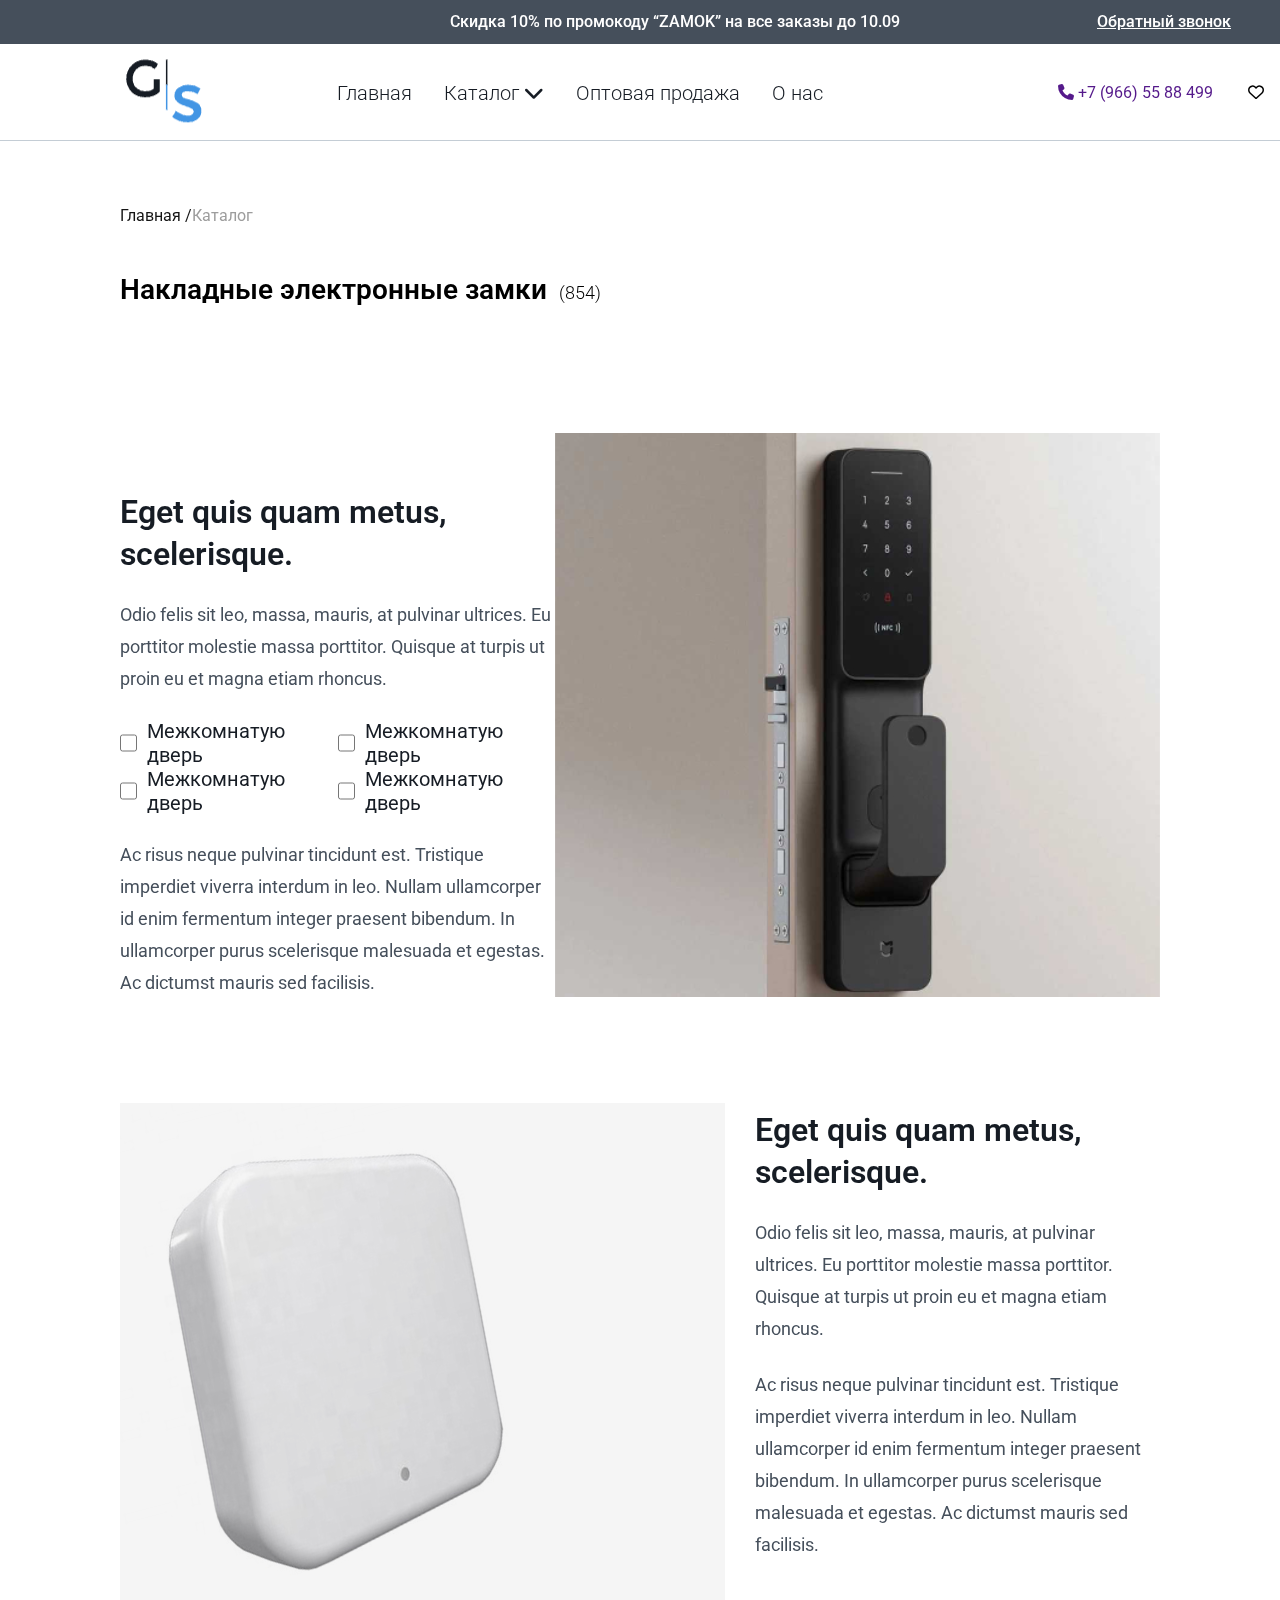
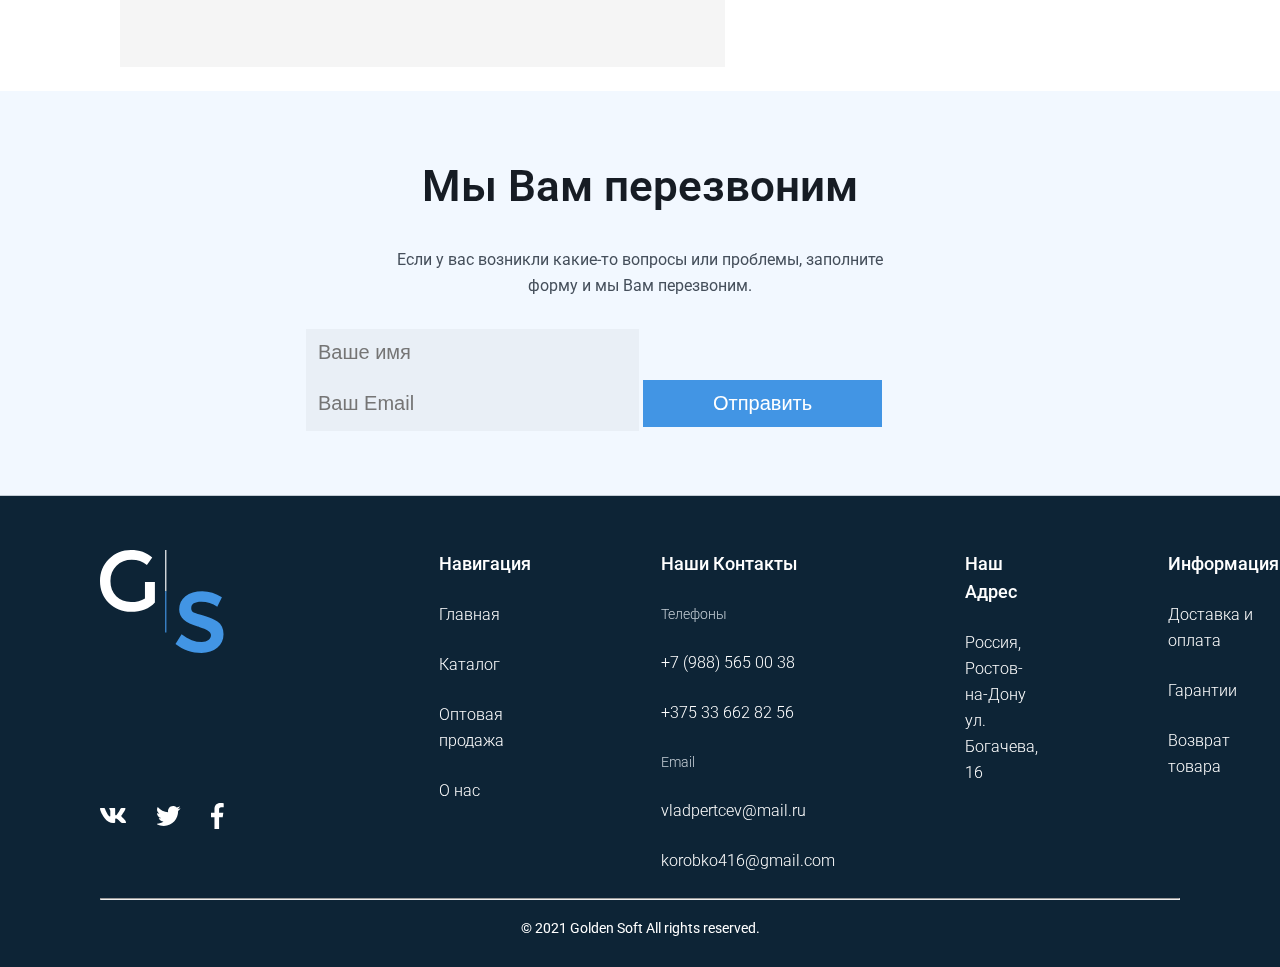
==== index.html @ 8d18a629 "exam-2" ====
<!DOCTYPE html>
<html lang="en">
  <head>
    <meta charset="UTF-8" />
    <meta name="viewport" content="width=device-width, initial-scale=1.0" />
    <title>Exam</title>
    <link
      rel="stylesheet"
      href="https://cdnjs.cloudflare.com/ajax/libs/font-awesome/6.5.1/css/all.min.css
"
    />
    <link rel="stylesheet" href="css/style.min.css" />
  </head>
  <body>
    <header class="header">
      <div class="header__top">
        <h2 class="top-title">
          Скидка 10% по промокоду “ZAMOK” на все заказы до 10.09
        </h2>
        <h3 class="top-title">Обратный звонок</h3>
      </div>
      <nav>
        <div class="navbar">
          <div class="logo">
            <!-- <a href="#" class="logotip">
              <div class="g-class">
                <img class="g" src="assets/images/G.svg" alt="g" />
                <h1>|</h1>
              </div>
              <div class="s-class">
                <h1 style="color: blue; width: 16px">|</h1>
                <img class="s" src="assets/images/s.svg" alt="s" />
              </div>
            </a> -->
            <img src="assets/images/Screenshot 2024-03-16 130207.png" alt="" />
          </div>
          <ul class="navbar__list">
            <li class="navbar__item">
              <a href="#" class="navbar__link">Главная</a>
            </li>
            <li class="navbar__item">
              <a href="#" class="navbar__link"
                >Каталог <i class="fa-solid fa-chevron-down"></i
              ></a>
            </li>
            <li class="navbar__item">
              <a href="#" class="navbar__link">Оптовая продажа</a>
            </li>
            <li class="navbar__item">
              <a href="#" class="navbar__link">О нас</a>
            </li>
            <li class="navbar__number">
              <a class="num" href=""
                ><i class="fa-solid fa-phone"></i> +7 (966) 55 88 499
              </a>
              <div class="icons">
                <i class="fa-regular fa-heart"></i>
                <i class="fa-solid fa-shopping-cart"></i>
              </div>
            </li>
          </ul>
        </div>
      </nav>
    </header>
    <div class="loading">
      <div class="ld-ripple">
        <div></div>
        <div></div>
      </div>
    </div>

    <div id="menu" class="">
      <nav class="main-nav">
        <ul class="navbar__list">
          <li class="navbar__item">
            <a href="#" class="navbar__link">Главная</a>
          </li>
          <li class="navbar__item">
            <a href="#" class="navbar__link"
              >Каталог <i class="fa-solid fa-chevron-down"></i
            ></a>
          </li>
          <li class="navbar__item">
            <a href="#" class="navbar__link">Оптовая продажа</a>
          </li>
          <li class="navbar__item">
            <a href="#" class="navbar__link">О нас</a>
          </li>
          <li class="navbar__number">
            <a class="num" href=""
              ><i class="fa-solid fa-phone"></i> +7 (966) 55 88 499
            </a>
          </li>
        </ul>
      </nav>

      <footer class="menu-footer">
        <nav class="footer-nav">
          <ul>
            <li>
              <a href="#">
                <i class="fa-regular fa-heart"></i>
                Tap to like
              </a>
            </li>
            <li>
              <a href="#">
                <i class="fa-solid fa-shopping-cart"></i>
                Buy
              </a>
            </li>
          </ul>
        </nav>
      </footer>
    </div>
    <main>
      <div class="container">
        <section>
          <div class="address">
            <a href="#">Главная /</a>
            <a class="catalog" href="pages/product-page.html">Каталог</a>
          </div>
          <div class="title">
            <h1>Накладные электронные замки<span>(854)</span></h1>
          </div>
          <div class="product__cards"></div>
        </section>
        <section class="info">
          <div class="top__info">
            <div class="left__side">
              <h1>Eget quis quam metus, scelerisque.</h1>
              <p>
                Odio felis sit leo, massa, mauris, at pulvinar ultrices. Eu
                porttitor molestie massa porttitor. Quisque at turpis ut proin
                eu et magna etiam rhoncus.
              </p>
              <div class="check__info">
                <div class="checked">
                  <input style="width: 18px; height: 18px" type="checkbox" />
                  <h3>Межкомнатую дверь</h3>
                </div>
                <div class="checked">
                  <input style="width: 18px; height: 18px" type="checkbox" />
                  <h3>Межкомнатую дверь</h3>
                </div>
                <div class="checked">
                  <input style="width: 18px; height: 18px" type="checkbox" />
                  <h3>Межкомнатую дверь</h3>
                </div>
                <div class="checked">
                  <input style="width: 18px; height: 18px" type="checkbox" />
                  <h3>Межкомнатую дверь</h3>
                </div>
              </div>
              <p>
                Ac risus neque pulvinar tincidunt est. Tristique imperdiet
                viverra interdum in leo. Nullam ullamcorper id enim fermentum
                integer praesent bibendum. In ullamcorper purus scelerisque
                malesuada et egestas. Ac dictumst mauris sed facilisis.
              </p>
            </div>
            <div class="right__side">
              <img src="assets/images/info-img1.png" alt="info" />
            </div>
          </div>
          <div class="bottom__info">
            <div class="left__side">
              <img src="assets/images/info-img2.svg" alt="" />
            </div>
            <div class="right__side">
              <h1>Eget quis quam metus, scelerisque.</h1>
              <p>
                Odio felis sit leo, massa, mauris, at pulvinar ultrices. Eu
                porttitor molestie massa porttitor. Quisque at turpis ut proin
                eu et magna etiam rhoncus.
              </p>
              <p>
                Ac risus neque pulvinar tincidunt est. Tristique imperdiet
                viverra interdum in leo. Nullam ullamcorper id enim fermentum
                integer praesent bibendum. In ullamcorper purus scelerisque
                malesuada et egestas. Ac dictumst mauris sed facilisis.
              </p>
            </div>
          </div>
        </section>
      </div>
    </main>
    <footer>
      <section class="login">
        <h1>Мы Вам перезвоним</h1>
        <p>
          Если у вас возникли какие-то вопросы или проблемы, заполните форму и
          мы Вам перезвоним.
        </p>
        <form action="">
          <input type="text" placeholder="Ваше имя" />
          <input type="text" placeholder="Ваш Email" />
          <button type="submit">Отправить</button>
        </form>
      </section>
      <section class="footer">
        <div class="footer-wrapper">
          <div class="img">
            <img src="assets/images/Logo.svg" alt="" />
            <div class="footer__icons">
              <img src="assets/images/Vector.svg" alt="" />
              <img src="assets/images/twitter.svg" alt="" />
              <img src="assets/images/facebook.svg" alt="" />
            </div>
          </div>
          <ul class="footer-links">
            <ul class="footer-link">
              <h2>Навигация</h2>
              <li>
                <a href="#">Главная</a>
              </li>
              <li>
                <a href="#">Каталог</a>
              </li>
              <li>
                <a href="#">Оптовая продажа</a>
              </li>
              <li>
                <a href="#">О нас</a>
              </li>
            </ul>
            <ul class="footer-link">
              <h2>Наши контакты</h2>
              <div class="footer-num">
                <h3>Телефоны</h3>
                <li><a href="#">+7 (988) 565 00 38</a></li>
                <li><a href="#">+375 33 662 82 56</a></li>
              </div>
              <div class="footer-gmail">
                <h3>Email</h3>
                <li><a href="#">vladpertcev@mail.ru</a></li>
                <li><a href="#">korobko416@gmail.com</a></li>
              </div>
            </ul>
            <ul class="footer-link">
              <h2>Наш адрес</h2>
              <li>
                <a href="#"
                  >Россия, <br />
                  Ростов-на-Дону ул. <br />
                  Богачева, 16</a
                >
              </li>
            </ul>
            <ul class="footer-link">
              <h2>информация</h2>
              <li>
                <a href="#">Доставка и оплата</a>
              </li>
              <li>
                <a href="#">Гарантии</a>
              </li>
              <li>
                <a href="#">Возврат товара</a>
              </li>
            </ul>
          </ul>
        </div>
        <hr />
        <h2 class="post">© 2021 Golden Soft All rights reserved.</h2>
      </section>
    </footer>
    <script src="js/main.js" type="module"></script>
  </body>
</html>
---- css/style.min.css ----
@import"https://fonts.googleapis.com/css2?family=Roboto:ital,wght@0,100;0,300;0,400;0,500;0,700;0,900;1,100;1,300;1,400;1,500;1,700;1,900&display=swap";header{position:fixed;z-index:99999999999999;width:100vw}header .header__top{display:-webkit-box;display:-ms-flexbox;display:flex;gap:197px;padding:9px 100px 9px 450px;background:#454f5b}header .header__top .top-title{color:#fff;font-size:16px;font-weight:500;line-height:26px;letter-spacing:12%;text-align:left}header .header__top h3{text-decoration:underline}header nav{padding:0 100px;background-color:#fff;-webkit-box-shadow:inset 0px -1px 0px 0px #c4cdd5;box-shadow:inset 0px -1px 0px 0px #c4cdd5}header nav .navbar{display:-webkit-box;display:-ms-flexbox;display:flex}header nav .navbar .navbar__list{display:-webkit-box;display:-ms-flexbox;display:flex;-webkit-box-pack:center;-ms-flex-pack:center;justify-content:center;-webkit-box-align:center;-ms-flex-align:center;align-items:center;gap:32px;margin-left:100px}header nav .navbar .navbar__list .navbar__link{color:#161c24;font-size:20px;font-weight:300;line-height:24px;letter-spacing:0%;text-align:left}header nav .navbar .navbar__list .navbar__number{display:-webkit-box;display:-ms-flexbox;display:flex;margin-left:203px}header nav .navbar .navbar__list .navbar__number .icons{margin-left:35px}header nav .navbar .navbar__list .navbar__number .icons .fa-shopping-cart{margin-left:20px}header nav .navbar .navbar__list #num{color:#454f5b;font-size:18px;font-weight:400;line-height:21px;letter-spacing:0%;text-align:left}footer .login{background:#f2f8ff;padding:64px 306px}footer .login h1{color:#161c24;font-size:44px;font-weight:600;line-height:62px;letter-spacing:0%;text-align:center;margin-bottom:30px}footer .login p{text-align:center;margin-left:auto;margin-right:auto;margin-bottom:30px;width:513px;color:#454f5b;font-size:16px;font-weight:400;line-height:26px;letter-spacing:0%}footer .login form{gap:30px}footer .login input{padding:12px 56px 16px 12px}footer .login input,footer .login button{border:none;background:rgba(22,28,36,.04);font-size:20px}footer .login button{color:#fff;background:#4295e4;padding:12px 70px}footer .footer{-webkit-box-shadow:inset 0px 1px 0px 0px #c4cdd5;box-shadow:inset 0px 1px 0px 0px #c4cdd5;background:#0d2436;padding:55px 100px 10px}footer .footer .footer-wrapper{display:-webkit-box;display:-ms-flexbox;display:flex;gap:215px}footer .footer .img{display:-webkit-box;display:-ms-flexbox;display:flex;-webkit-box-orient:vertical;-webkit-box-direction:normal;-ms-flex-direction:column;flex-direction:column;gap:150px}footer .footer .img .footer__icons{display:-webkit-box;display:-ms-flexbox;display:flex;gap:30px}footer .footer .footer-links{display:-webkit-box;display:-ms-flexbox;display:flex;gap:130px}footer .footer .footer-links .footer-link h2{color:#fff;font-size:18px;font-weight:500;line-height:28px;letter-spacing:0%;text-align:left;text-transform:capitalize;margin-bottom:24px}footer .footer .footer-links .footer-link h3{color:#c4cdd5;font-size:14px;font-weight:300;line-height:24px;letter-spacing:0%;text-align:left;margin-bottom:4px}footer .footer .footer-links .footer-link li{margin-bottom:24px;margin-top:24px}footer .footer .footer-links .footer-link li a{color:#fff;font-size:16px;font-weight:300;line-height:26px;letter-spacing:0%;text-align:left}footer .footer .post{color:#fff;font-size:14px;font-weight:400;line-height:17px;letter-spacing:0%;text-align:center;margin:20px auto}.loading{display:-webkit-box;display:-ms-flexbox;display:flex;-webkit-box-pack:center;-ms-flex-pack:center;justify-content:center;-webkit-box-align:center;-ms-flex-align:center;align-items:center;background-color:#000}.hidden{display:none}.loading{position:fixed;inset:0;display:-webkit-box;display:-ms-flexbox;display:flex;-webkit-box-align:center;-ms-flex-align:center;align-items:center;-webkit-box-pack:center;-ms-flex-pack:center;justify-content:center;background-color:#000;opacity:.8;font-size:50px;color:#fff;-webkit-transition:.5s;transition:.5s}.loading-hidden{opacity:0;z-index:-1}.ld-ripple{position:relative;width:80px;height:80px}.ld-ripple div{position:absolute;border:4px solid #fff;opacity:1;border-radius:50%;-webkit-animation:ld-ripple 1s cubic-bezier(0, 0.2, 0.8, 1) infinite;animation:ld-ripple 1s cubic-bezier(0, 0.2, 0.8, 1) infinite}.ld-ripple div:nth-child(2){-webkit-animation-delay:-0.5s;animation-delay:-0.5s}@-webkit-keyframes ld-ripple{0%{top:36px;left:36px;width:0;height:0;opacity:0}4.9%{top:36px;left:36px;width:0;height:0;opacity:0}5%{top:36px;left:36px;width:0;height:0;opacity:1}100%{top:0px;left:0px;width:72px;height:72px;opacity:0}}@keyframes ld-ripple{0%{top:36px;left:36px;width:0;height:0;opacity:0}4.9%{top:36px;left:36px;width:0;height:0;opacity:0}5%{top:36px;left:36px;width:0;height:0;opacity:1}100%{top:0px;left:0px;width:72px;height:72px;opacity:0}}*{margin:0;padding:0;-webkit-box-sizing:border-box;box-sizing:border-box;list-style:none;text-decoration:none}* button{border:none}body{font-family:"Roboto",sans-serif}.container{max-width:1440px;margin-left:auto;margin-right:auto;padding-left:20px;padding-right:20px}#header{padding:2rem;display:none}#header #menu{background:#ddd;height:100%;left:0;opacity:0;overflow:hidden;position:fixed;text-align:center;top:0;-webkit-transition:all .7s ease-in-out;transition:all .7s ease-in-out;visibility:hidden;width:100%;z-index:1100}#header #menu.open{opacity:1;visibility:visible}#header #menu.open li:nth-child(1){-webkit-animation-delay:.1s;animation-delay:.1s}#header #menu.open li:nth-child(2){-webkit-animation-delay:.2s;animation-delay:.2s}#header #menu.open li:nth-child(3){-webkit-animation-delay:.3s;animation-delay:.3s}#header #menu.open li:nth-child(4){-webkit-animation-delay:.4s;animation-delay:.4s}#header #menu.open li:nth-child(5){-webkit-animation-delay:.5s;animation-delay:.5s}#header #menu.open li:nth-child(6){-webkit-animation-delay:.6s;animation-delay:.6s}#header #menu.open li:nth-child(7){-webkit-animation-delay:.7s;animation-delay:.7s}#header #menu.open li:nth-child(8){-webkit-animation-delay:.8s;animation-delay:.8s}#header #menu.open li:nth-child(9){-webkit-animation-delay:.9s;animation-delay:.9s}#header #menu.open li:nth-child(10){-webkit-animation-delay:1s;animation-delay:1s}#header #menu.open li{-webkit-animation-duration:1s;animation-duration:1s;-webkit-animation-fill-mode:both;animation-fill-mode:both;-webkit-animation-name:fadeInUp;animation-name:fadeInUp}#header #menu ul:hover a{opacity:.5}#header #menu ul a{-webkit-transform:translateZ(0);transform:translateZ(0);-webkit-transition:opacity .3s ease-in-out;transition:opacity .3s ease-in-out}#header #menu ul a:hover{opacity:1}#header #menu .main-nav{position:relative;top:50%;-webkit-transform:translateY(-50%);transform:translateY(-50%)}#header #menu .main-nav ul{list-style:none;margin:0;padding:0}#header #menu .main-nav a{color:#000;display:block;font-size:20px;font-weight:bold;padding:1rem 1rem;text-decoration:none;text-transform:uppercase}#header #menu .main-nav a:first{padding-top:0}#header #menu .menu-footer{padding:2rem;bottom:0;left:0;position:absolute;right:0}#header #menu .menu-footer i{color:#000}#header #menu .menu-footer ul{display:inline-block;list-style:none;margin:0;padding:0}#header #menu .menu-footer ul li{display:inline;margin:0 1rem}#header #menu .menu-footer a{color:#000;text-decoration:none;text-transform:uppercase}#header .toggle-menu{background-color:rgba(0,0,0,0);border:none;cursor:pointer;display:inline-block;height:50px;outline:none;padding:0;pointer-events:initial;position:relative;vertical-align:middle;width:50px;z-index:1110}#header .toggle-menu span{background-color:#000;content:"";display:block;height:2px;left:calc(50% - 13px);position:absolute;top:calc(50% - 1px);-webkit-transform-origin:50% 50%;transform-origin:50% 50%;-webkit-transition:background-color .2s ease-in-out,top .2s .2s ease-out,-webkit-transform .2s linear;transition:background-color .2s ease-in-out,top .2s .2s ease-out,-webkit-transform .2s linear;transition:background-color .2s ease-in-out,top .2s .2s ease-out,transform .2s linear;transition:background-color .2s ease-in-out,top .2s .2s ease-out,transform .2s linear,-webkit-transform .2s linear;width:26px}#header .toggle-menu span:before,#header .toggle-menu span:after{background-color:#000;content:"";display:block;height:2px;position:absolute;-webkit-transform-origin:50% 50%;transform-origin:50% 50%;-webkit-transition:background-color .2s ease-in-out,top .2s .2s ease-out,-webkit-transform .2s linear;transition:background-color .2s ease-in-out,top .2s .2s ease-out,-webkit-transform .2s linear;transition:background-color .2s ease-in-out,top .2s .2s ease-out,transform .2s linear;transition:background-color .2s ease-in-out,top .2s .2s ease-out,transform .2s linear,-webkit-transform .2s linear;width:26px}#header .toggle-menu span:before{top:7px}#header .toggle-menu span:after{top:-7px}#header .toggle-menu.active span{background-color:rgba(0,0,0,0);-webkit-transition:.2s ease-out;transition:.2s ease-out}#header .toggle-menu.active span:before,#header .toggle-menu.active span:after{-webkit-transition:top .2s ease-out,-webkit-transform .2s .2s ease-out;transition:top .2s ease-out,-webkit-transform .2s .2s ease-out;transition:top .2s ease-out,transform .2s .2s ease-out;transition:top .2s ease-out,transform .2s .2s ease-out,-webkit-transform .2s .2s ease-out}#header .toggle-menu.active span:before{top:0;-webkit-transform:rotate3d(0, 0, 1, -45deg);transform:rotate3d(0, 0, 1, -45deg)}#header .toggle-menu.active span:after{top:0;-webkit-transform:rotate3d(0, 0, 1, 45deg);transform:rotate3d(0, 0, 1, 45deg)}main{padding:20px 100px}main .address{display:-webkit-box;display:-ms-flexbox;display:flex;-webkit-box-align:center;-ms-flex-align:center;align-items:center;margin-top:50px}main .address a{font-size:16px;font-weight:400;line-height:26px;letter-spacing:0%;text-align:left;color:#141414}main .address .catalog{color:#9d9d9d}main .title{margin-top:40px}main .title h1{font-size:28px;font-weight:600;line-height:42px;letter-spacing:0%;text-align:left;color:#000}main .title h1 span{font-size:18px;font-weight:300;line-height:28px;margin-left:12px}main .product__cards{display:grid;grid-template-columns:repeat(4, 1fr);gap:30px;padding:50px 0}main .product__cards .card{width:288px;-webkit-box-shadow:inset -1px 0px 0px 0px #eaeaea,inset 1px 0px 0px 0px #eaeaea,inset 0px -1px 0px 0px #eaeaea;box-shadow:inset -1px 0px 0px 0px #eaeaea,inset 1px 0px 0px 0px #eaeaea,inset 0px -1px 0px 0px #eaeaea}main .product__cards .card .card__image{width:288px;height:320px}main .product__cards .card .rate{display:-webkit-box;display:-ms-flexbox;display:flex}main .product__cards .card .rate h2{color:#454f5b;font-size:13px;font-weight:400;line-height:21px;letter-spacing:0%;text-align:left;margin-left:130px;margin-top:12px}main .product__cards .card .rate .rating{position:absolute;left:auto}main .product__cards .card .rate .rating:not(:checked)>input{position:absolute;-webkit-appearance:none;-moz-appearance:none;appearance:none}main .product__cards .card .rate .rating:not(:checked)>label{float:right;cursor:pointer;font-size:30px;color:#666}main .product__cards .card .rate .rating:not(:checked)>label:before{content:"★"}main .product__cards .card .rate .rating>input:checked+label:hover,main .product__cards .card .rate .rating>input:checked+label:hover~label,main .product__cards .card .rate .rating>input:checked~label:hover,main .product__cards .card .rate .rating>input:checked~label:hover~label,main .product__cards .card .rate .rating>label:hover~input:checked~label{color:#e58e09}main .product__cards .card .rate .rating:not(:checked)>label:hover,main .product__cards .card .rate .rating:not(:checked)>label:hover~label{color:#ff9e0b}main .product__cards .card .rate .rating>input:checked~label{color:#ffa723}main .product__cards .card .description{color:#454f5b;font-size:16px;font-weight:400;line-height:26px;letter-spacing:0%;text-align:left;overflow:hidden;display:-webkit-box;-webkit-box-orient:vertical;-webkit-line-clamp:2}main .product__cards .card .card-body{padding:10px}main .product__cards .card .card-body h3{display:-webkit-box;display:-ms-flexbox;display:flex;margin-top:10px}main .info h1{color:#161c24;font-size:32px;font-weight:600;line-height:42px;letter-spacing:0%;text-align:left;margin-bottom:24px}main .info p{color:#454f5b;font-size:18px;font-weight:400;line-height:32px;letter-spacing:0%;text-align:left;margin-bottom:24px;margin-top:24px}main .info .left__side{margin-top:80px}main .info .check__info{display:grid;grid-template-columns:repeat(2, 1fr)}main .info .check__info .checked{display:-webkit-box;display:-ms-flexbox;display:flex;-webkit-box-align:center;-ms-flex-align:center;align-items:center;gap:10px}main .info .check__info .checked h3{color:#161c24;font-size:20px;font-weight:400;line-height:24px;letter-spacing:0%;text-align:left}main .info .top__info,main .info .bottom__info{display:-webkit-box;display:-ms-flexbox;display:flex;-webkit-box-pack:center;-ms-flex-pack:center;justify-content:center;-webkit-box-align:center;-ms-flex-align:center;align-items:center}main .info .bottom__info{gap:30px}body{overflow-x:hidden}@media(max-width: 1400px){.header{white-space:nowrap}}@media only screen and (max-width: 600px){.navbar{display:none !important}#header,#menu{display:block}.product__cards{grid-template-columns:repeat(2, 1fr) !important;position:relative;right:80px}}@media only screen and (min-width: 600px)and (max-width: 900px){.col-3{display:grid;grid-template-columns:repeat(3, 1fr)}}@media only screen and (min-width: 900px){.col-3{display:grid;grid-template-columns:repeat(3, 1fr)}}
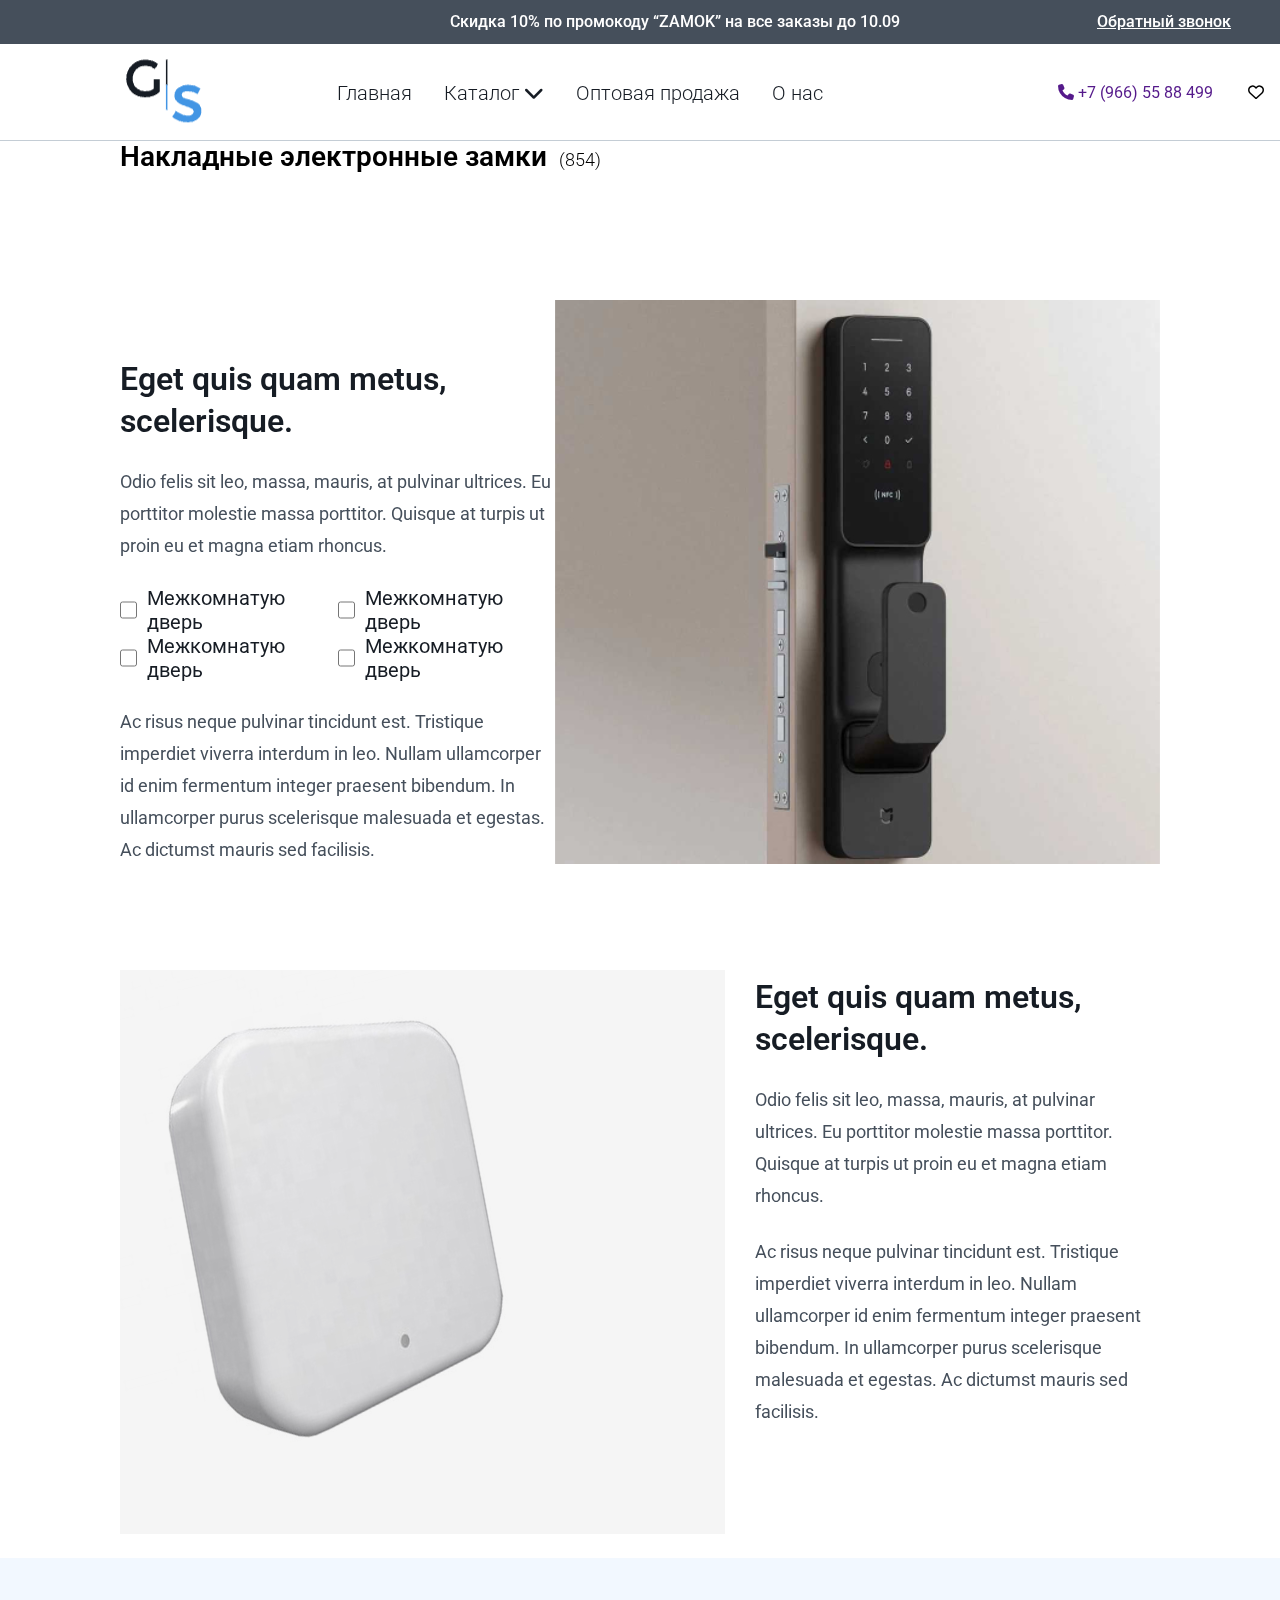
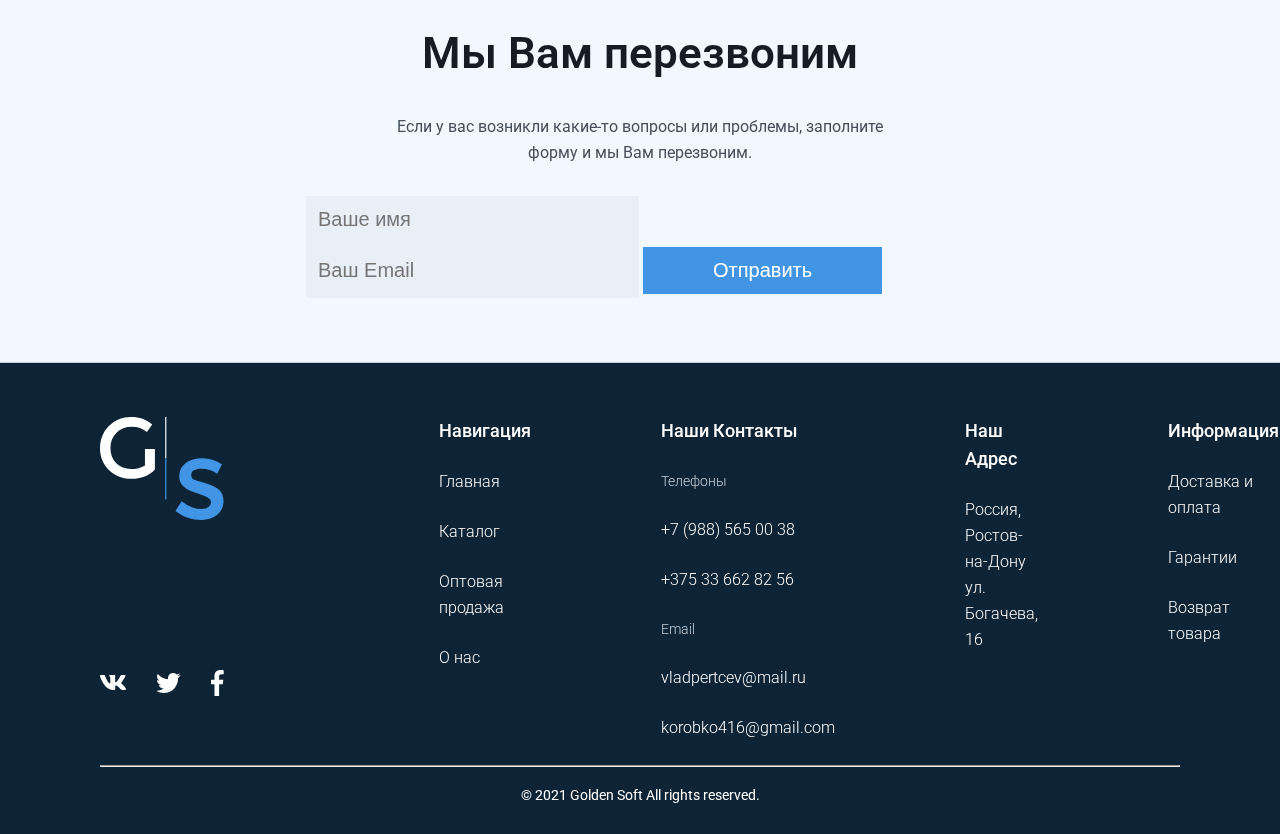
==== commit 4f731e2a: "exam-2" ====
--- a/index.html
+++ b/index.html
@@ -68,57 +68,12 @@
         <div></div>
       </div>
     </div>
-
-    <div id="menu" class="">
-      <nav class="main-nav">
-        <ul class="navbar__list">
-          <li class="navbar__item">
-            <a href="#" class="navbar__link">Главная</a>
-          </li>
-          <li class="navbar__item">
-            <a href="#" class="navbar__link"
-              >Каталог <i class="fa-solid fa-chevron-down"></i
-            ></a>
-          </li>
-          <li class="navbar__item">
-            <a href="#" class="navbar__link">Оптовая продажа</a>
-          </li>
-          <li class="navbar__item">
-            <a href="#" class="navbar__link">О нас</a>
-          </li>
-          <li class="navbar__number">
-            <a class="num" href=""
-              ><i class="fa-solid fa-phone"></i> +7 (966) 55 88 499
-            </a>
-          </li>
-        </ul>
-      </nav>
-
-      <footer class="menu-footer">
-        <nav class="footer-nav">
-          <ul>
-            <li>
-              <a href="#">
-                <i class="fa-regular fa-heart"></i>
-                Tap to like
-              </a>
-            </li>
-            <li>
-              <a href="#">
-                <i class="fa-solid fa-shopping-cart"></i>
-                Buy
-              </a>
-            </li>
-          </ul>
-        </nav>
-      </footer>
-    </div>
     <main>
       <div class="container">
         <section>
           <div class="address">
             <a href="#">Главная /</a>
-            <a class="catalog" href="pages/product-page.html">Каталог</a>
+            <a class="catalog" href="#">Каталог</a>
           </div>
           <div class="title">
             <h1>Накладные электронные замки<span>(854)</span></h1>
